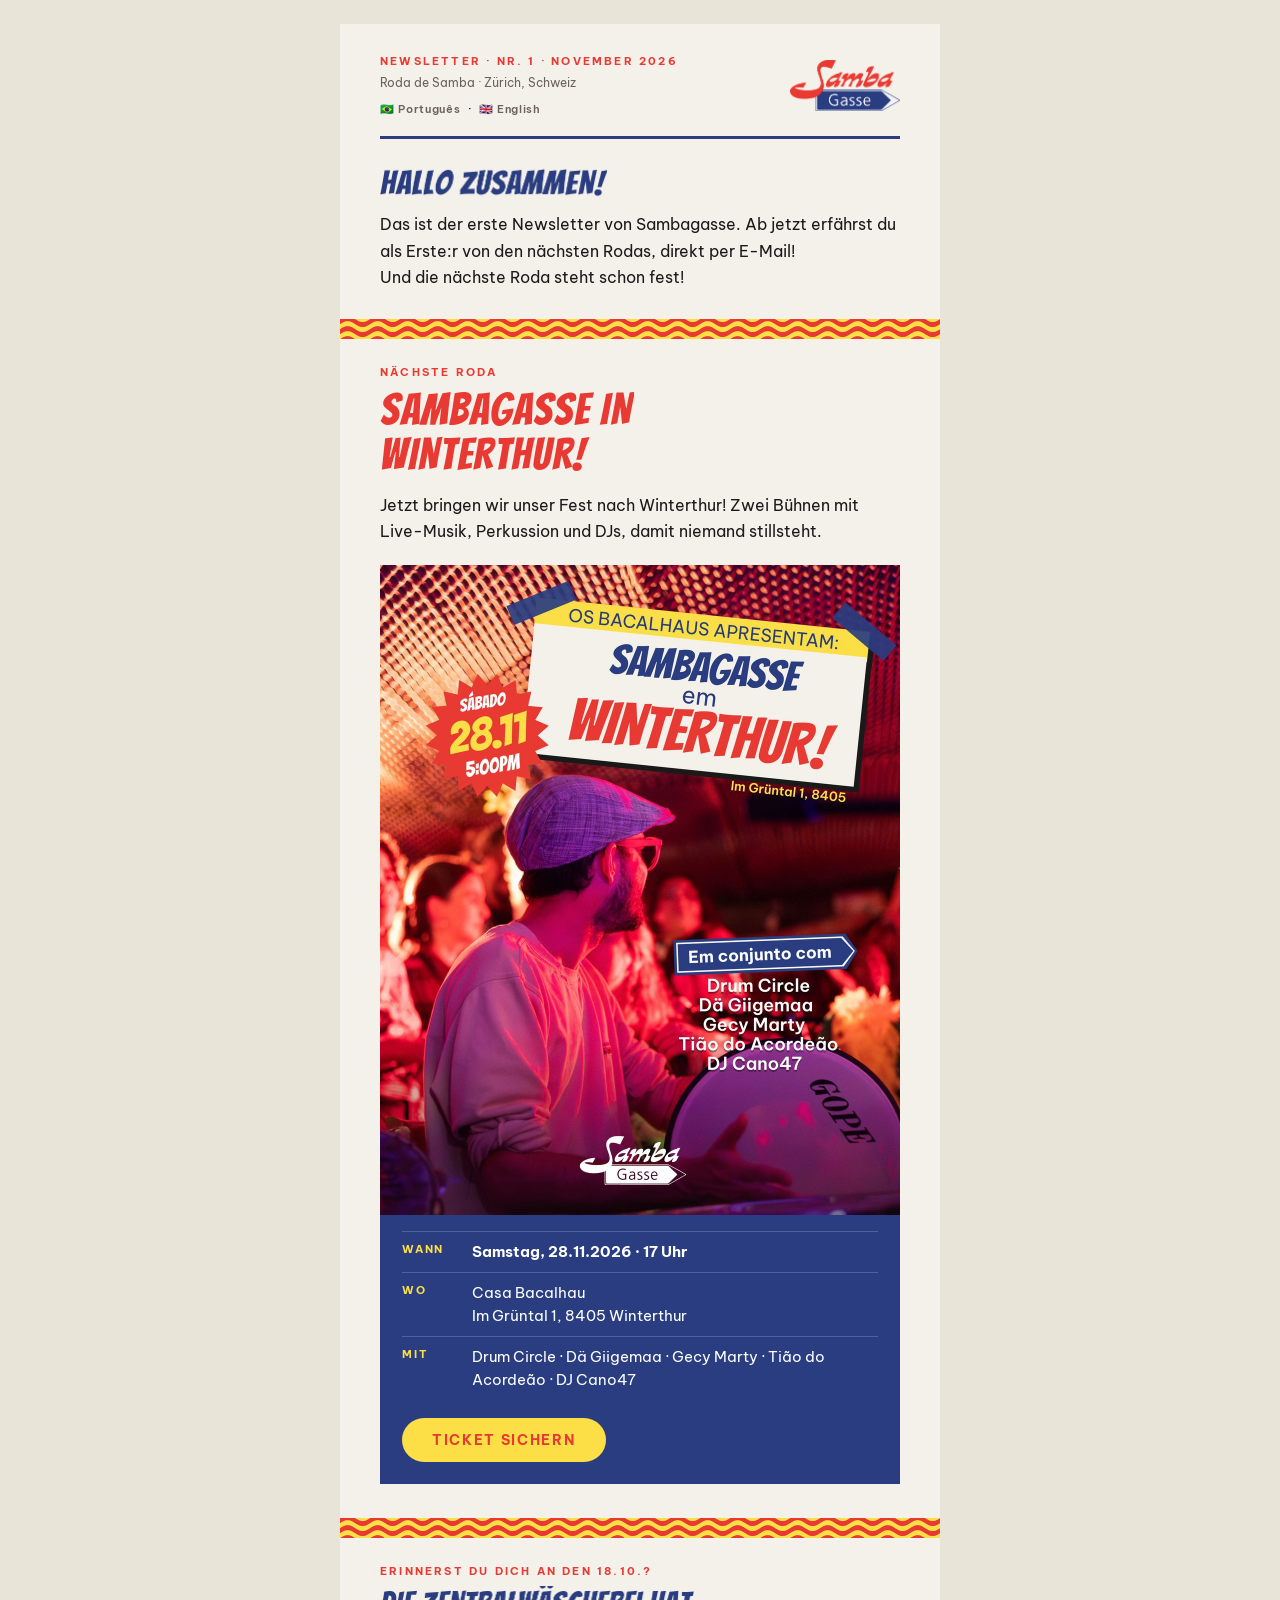
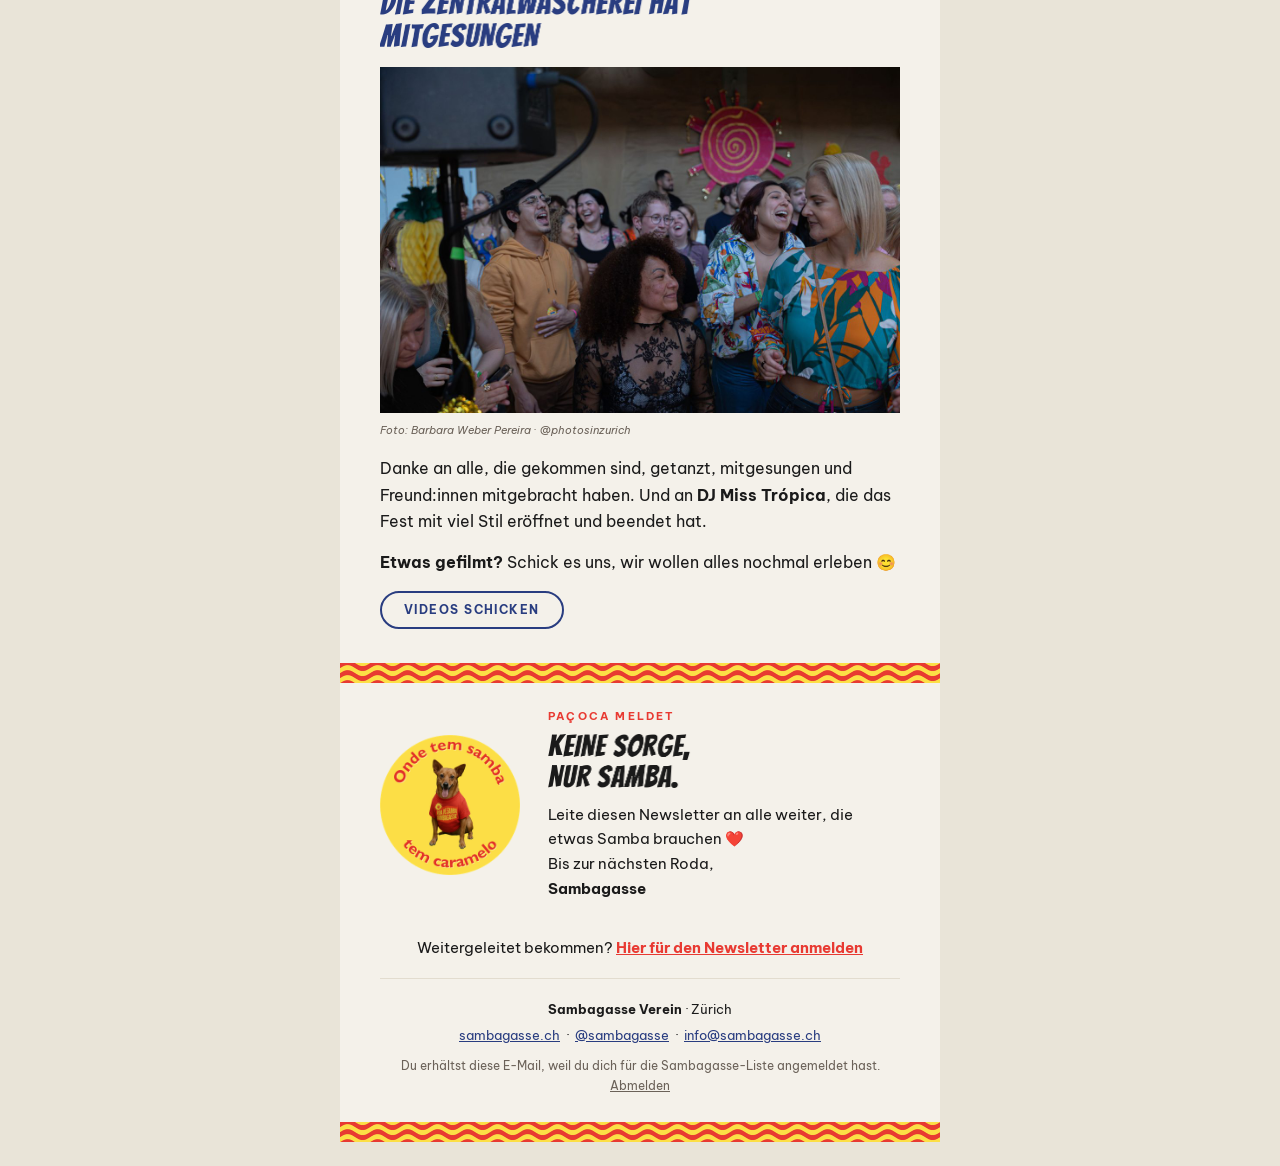
==== 2026-11/de.html @ 6e6b3822 "Versão web da newsletter Nº 1 em PT, DE e EN Co-Authored-By: Claude Opus 5.5 <noreply@anthropic.com>" ====
<!doctype html>
<html lang="de-CH">
<head>
<meta charset="utf-8">
<meta name="viewport" content="width=device-width,initial-scale=1">
<meta name="color-scheme" content="light">
<meta name="supported-color-schemes" content="light">
<title>Sambagasse in Winterthur! · Newsletter Nr. 1</title>
<link href="https://fonts.googleapis.com/css2?family=Bangers&family=Be+Vietnam+Pro:wght@400;600;700&display=swap" rel="stylesheet">
<style>
  body { margin:0; padding:0; }
  @media (max-width:620px) {
    .px { padding-left:22px !important; padding-right:22px !important; }
    .stk img { width:110px !important; }
    .stk { width:116px !important; }
    .lg { width:88px !important; }
    .lg img { width:88px !important; height:40px !important; }
  }
</style>
</head>
<body style="margin:0;padding:0;background:#e9e4d8">
<div style="display:none;max-height:0;overflow:hidden;opacity:0">Samstag, 28.11., ab 17 Uhr: Die Roda kommt nach Winterthur. Tickets im Link.</div>
<table role="presentation" width="100%" cellpadding="0" cellspacing="0" border="0" style="background:#e9e4d8">
<tr><td align="center" style="padding:24px 0">
<table role="presentation" width="600" cellpadding="0" cellspacing="0" border="0" style="width:100%;max-width:600px;background:#F4F1EA">
<tr><td class="px" style="padding:30px 40px 18px"><table role="presentation" width="100%" cellpadding="0" cellspacing="0" border="0"><tr>
      <td valign="middle"><p style="margin:0 0 6px;font:700 11px/1.4 'Be Vietnam Pro','Helvetica Neue',Helvetica,Arial,sans-serif;letter-spacing:.2em;text-transform:uppercase;color:#E83A32">Newsletter · Nr. 1 · November 2026</p><p style="margin:0;font:400 12px/1.4 'Be Vietnam Pro','Helvetica Neue',Helvetica,Arial,sans-serif;color:#6b6259">Roda de Samba · Zürich, Schweiz</p>
        <p style="margin:10px 0 0;font:600 11px/1.4 'Be Vietnam Pro','Helvetica Neue',Helvetica,Arial,sans-serif;letter-spacing:.06em"><a href="https://sambagassezh.github.io/sambagasse-newsletter/2026-11/pt.html" style="color:#6b6259;text-decoration:none">🇧🇷 Português</a> &nbsp;·&nbsp; <a href="https://sambagassezh.github.io/sambagasse-newsletter/2026-11/en.html" style="color:#6b6259;text-decoration:none">🇬🇧 English</a></p></td>
      <td class="lg" width="110" align="right" valign="middle"><img src="https://sambagassezh.github.io/sambagasse-newsletter/img/2026-11/logo.png" alt="Sambagasse" width="110" height="51" style="display:block;width:110px;height:51px;border:0"></td>
    </tr></table></td></tr>
<tr><td class="px" style="padding:0 40px"><div style="border-top:3px solid #293D80;font-size:0;line-height:0">&nbsp;</div></td></tr>
<tr><td class="px" style="padding:26px 40px 0"><div class="h" style="margin:0 0 10px;line-height:0;font-size:0"><img src="https://sambagassezh.github.io/sambagasse-newsletter/img/2026-11/titulos/t_ddc9a6541a.png" alt="Hallo zusammen!" width="227" style="display:block;width:227px;max-width:100%;height:auto;border:0;font:400 34px/1.1 'Bangers',Impact,'Arial Narrow',sans-serif;color:#293D80"></div><p style="margin:0;font:400 16px/1.65 'Be Vietnam Pro','Helvetica Neue',Helvetica,Arial,sans-serif;color:#1A1A1A;">Das ist der erste Newsletter von Sambagasse. Ab jetzt erfährst du als Erste:r von den nächsten Rodas, direkt per E-Mail!<br>Und die nächste Roda steht schon fest!</p></td></tr>
<tr><td style="padding:28px 0 26px"><img src="https://sambagassezh.github.io/sambagasse-newsletter/img/2026-11/ondas.png" alt="" width="600" style="display:block;width:100%;max-width:600px;height:auto;border:0"></td></tr>
<tr><td class="px" style="padding:0 40px"><p style="margin:0 0 6px;font:700 11px/1.4 'Be Vietnam Pro','Helvetica Neue',Helvetica,Arial,sans-serif;letter-spacing:.2em;text-transform:uppercase;color:#E83A32">Nächste Roda</p><div class="h" style="margin:0 0 14px;line-height:0;font-size:0"><img src="https://sambagassezh.github.io/sambagasse-newsletter/img/2026-11/titulos/t_c72d535553.png" alt="Sambagasse in Winterthur!" width="254" style="display:block;width:254px;max-width:100%;height:auto;border:0;font:400 44px/1.1 'Bangers',Impact,'Arial Narrow',sans-serif;color:#E83A32"></div><p style="margin:0 0 20px;font:400 16px/1.65 'Be Vietnam Pro','Helvetica Neue',Helvetica,Arial,sans-serif;color:#1A1A1A;">Jetzt bringen wir unser Fest nach Winterthur! Zwei Bühnen mit Live-Musik, Perkussion und DJs, damit niemand stillsteht.</p></td></tr>
<tr><td class="px" style="padding:0 40px"><table role="presentation" width="100%" cellpadding="0" cellspacing="0" border="0" style="background:#293D80">
    <tr><td style="padding:0;font-size:0;line-height:0"><img src="https://sambagassezh.github.io/sambagasse-newsletter/img/2026-11/flyer_winterthur.jpg" alt="Flyer: Sambagasse in Winterthur, Samstag 28.11., 17 Uhr, Im Grüntal 1" width="520" style="display:block;width:100%;height:auto;border:0"></td></tr>
    <tr><td style="padding:16px 22px 22px">
      <table role="presentation" width="100%" cellpadding="0" cellspacing="0" border="0"><tr><td width="70" valign="top" style="padding:9px 0;border-top:1px solid rgba(255,255,255,.18);font:700 11px/1.6 'Be Vietnam Pro','Helvetica Neue',Helvetica,Arial,sans-serif;letter-spacing:.16em;text-transform:uppercase;color:#FCDF46">Wann</td><td valign="top" style="padding:9px 0;border-top:1px solid rgba(255,255,255,.18);font:700 15px/1.5 'Be Vietnam Pro','Helvetica Neue',Helvetica,Arial,sans-serif;color:#ffffff">Samstag, 28.11.2026 · 17 Uhr</td></tr><tr><td width="70" valign="top" style="padding:9px 0;border-top:1px solid rgba(255,255,255,.18);font:700 11px/1.6 'Be Vietnam Pro','Helvetica Neue',Helvetica,Arial,sans-serif;letter-spacing:.16em;text-transform:uppercase;color:#FCDF46">Wo</td><td valign="top" style="padding:9px 0;border-top:1px solid rgba(255,255,255,.18);font:400 15px/1.5 'Be Vietnam Pro','Helvetica Neue',Helvetica,Arial,sans-serif;color:#ffffff">Casa Bacalhau<br>Im Grüntal 1, 8405 Winterthur</td></tr><tr><td width="70" valign="top" style="padding:9px 0;border-top:1px solid rgba(255,255,255,.18);font:700 11px/1.6 'Be Vietnam Pro','Helvetica Neue',Helvetica,Arial,sans-serif;letter-spacing:.16em;text-transform:uppercase;color:#FCDF46">Mit</td><td valign="top" style="padding:9px 0;border-top:1px solid rgba(255,255,255,.18);font:400 15px/1.5 'Be Vietnam Pro','Helvetica Neue',Helvetica,Arial,sans-serif;color:#ffffff">Drum Circle · Dä Giigemaa · Gecy Marty · Tião do Acordeão · DJ Cano47</td></tr></table>
      <div style="height:18px;line-height:18px;font-size:0">&nbsp;</div><table role="presentation" cellpadding="0" cellspacing="0" border="0"><tr><td style="background:#FCDF46;border-radius:999px"><a href="https://eventfrog.ch/fr/p/concerts/latino/sambagasse-in-winterthur-brasilianische-samba-live-musik-winterthur-7521474473914045132.html" style="display:inline-block;padding:15px 30px;font:700 14px/1 'Be Vietnam Pro','Helvetica Neue',Helvetica,Arial,sans-serif;letter-spacing:.12em;text-transform:uppercase;color:#E83A32;text-decoration:none">Ticket sichern</a></td></tr></table>
    </td></tr></table></td></tr>
<tr><td style="padding:34px 0 26px"><img src="https://sambagassezh.github.io/sambagasse-newsletter/img/2026-11/ondas.png" alt="" width="600" style="display:block;width:100%;max-width:600px;height:auto;border:0"></td></tr>
<tr><td class="px" style="padding:0 40px"><p style="margin:0 0 6px;font:700 11px/1.4 'Be Vietnam Pro','Helvetica Neue',Helvetica,Arial,sans-serif;letter-spacing:.2em;text-transform:uppercase;color:#E83A32">Erinnerst du dich an den 18.10.?</p><div class="h" style="margin:0 0 14px;line-height:0;font-size:0"><img src="https://sambagassezh.github.io/sambagasse-newsletter/img/2026-11/titulos/t_91c3515156.png" alt="Die Zentralwäscherei hat mitgesungen" width="314" style="display:block;width:314px;max-width:100%;height:auto;border:0;font:400 32px/1.1 'Bangers',Impact,'Arial Narrow',sans-serif;color:#293D80"></div></td></tr>
<tr><td class="px" style="padding:0 40px"><img src="https://sambagassezh.github.io/sambagasse-newsletter/img/2026-11/zw_coro.jpg" alt="Das Publikum singt mit, Roda in der Zentralwäscherei, 18.10.2026" width="520" style="display:block;width:100%;max-width:520px;height:auto;border:0"><p style="margin:8px 0 16px;font:400 11px/1.65 'Be Vietnam Pro','Helvetica Neue',Helvetica,Arial,sans-serif;color:#6b6259;font-style:italic">Foto: Barbara Weber Pereira · @photosinzurich</p></td></tr>
<tr><td class="px" style="padding:0 40px"><p style="margin:0 0 14px;font:400 16px/1.65 'Be Vietnam Pro','Helvetica Neue',Helvetica,Arial,sans-serif;color:#1A1A1A;">Danke an alle, die gekommen sind, getanzt, mitgesungen und Freund:innen mitgebracht haben. Und an <strong>DJ Miss Trópica</strong>, die das Fest mit viel Stil eröffnet und beendet hat.</p><p style="margin:0 0 16px;font:400 16px/1.65 'Be Vietnam Pro','Helvetica Neue',Helvetica,Arial,sans-serif;color:#1A1A1A;"><strong>Etwas gefilmt?</strong> Schick es uns, wir wollen alles nochmal erleben 😊</p><table role="presentation" cellpadding="0" cellspacing="0" border="0"><tr><td style="background:transparent;border:2px solid #293D80;border-radius:999px"><a href="https://sambagassezh.github.io/videos/?festa=outubro-2026" style="display:inline-block;padding:11px 22px;font:700 12px/1 'Be Vietnam Pro','Helvetica Neue',Helvetica,Arial,sans-serif;letter-spacing:.12em;text-transform:uppercase;color:#293D80;text-decoration:none">Videos schicken</a></td></tr></table></td></tr>
<tr><td style="padding:34px 0 26px"><img src="https://sambagassezh.github.io/sambagasse-newsletter/img/2026-11/ondas.png" alt="" width="600" style="display:block;width:100%;max-width:600px;height:auto;border:0"></td></tr>
<tr><td class="px" style="padding:0 40px"><table role="presentation" width="100%" cellpadding="0" cellspacing="0" border="0"><tr>
      <td class="stk" width="150" valign="middle"><img src="https://sambagassezh.github.io/sambagasse-newsletter/img/2026-11/pacoca_adesivo.png" alt="Paçoca-Sticker: Onde tem samba tem caramelo" width="140" style="display:block;width:140px;height:auto;border:0"></td>
      <td valign="middle" style="padding-left:18px"><p style="margin:0 0 6px;font:700 11px/1.4 'Be Vietnam Pro','Helvetica Neue',Helvetica,Arial,sans-serif;letter-spacing:.2em;text-transform:uppercase;color:#E83A32">Paçoca meldet</p><div class="h" style="margin:0 0 10px;line-height:0;font-size:0"><img src="https://sambagassezh.github.io/sambagasse-newsletter/img/2026-11/titulos/t_df9eb37052.png" alt="Keine Sorge, nur Samba." width="145" style="display:block;width:145px;max-width:100%;height:auto;border:0;font:400 30px/1.1 'Bangers',Impact,'Arial Narrow',sans-serif;color:#1A1A1A"></div>
        <p style="margin:0;font:400 15px/1.65 'Be Vietnam Pro','Helvetica Neue',Helvetica,Arial,sans-serif;color:#1A1A1A;">Leite diesen Newsletter an alle weiter, die etwas Samba brauchen ❤️<br>Bis zur nächsten Roda,<br><strong>Sambagasse</strong></p></td>
    </tr></table></td></tr>
<tr><td class="px" style="padding:34px 40px 0"><p style="margin:0;font:400 15px/1.65 'Be Vietnam Pro','Helvetica Neue',Helvetica,Arial,sans-serif;color:#1A1A1A;text-align:center">Weitergeleitet bekommen? <a href="https://sambagassezh.github.io/sambagasse-newsletter/" style="color:#E83A32;font-weight:700">Hier für den Newsletter anmelden</a></p></td></tr>
<tr><td class="px" style="padding:18px 40px 26px"><div style="border-top:1px solid #e2dccf;padding-top:20px;text-align:center">
      <p style="margin:0 0 4px;font:400 13px/1.65 'Be Vietnam Pro','Helvetica Neue',Helvetica,Arial,sans-serif;color:#1A1A1A;"><strong>Sambagasse Verein</strong> · Zürich</p>
      <p style="margin:0 0 10px;font:400 13px/1.65 'Be Vietnam Pro','Helvetica Neue',Helvetica,Arial,sans-serif;color:#1A1A1A;"><a href="https://sambagasse.ch" style="color:#293D80">sambagasse.ch</a> &nbsp;·&nbsp; <a href="https://www.instagram.com/sambagasse/" style="color:#293D80">@sambagasse</a> &nbsp;·&nbsp; <a href="mailto:info@sambagasse.ch" style="color:#293D80">info@sambagasse.ch</a></p>
      <p style="margin:0;font:400 12px/1.65 'Be Vietnam Pro','Helvetica Neue',Helvetica,Arial,sans-serif;color:#6b6259;">Du erhältst diese E-Mail, weil du dich für die Sambagasse-Liste angemeldet hast. <a href="mailto:info@sambagasse.ch?subject=Newsletter" style="color:#6b6259">Abmelden</a></p>
    </div></td></tr>
<tr><td><img src="https://sambagassezh.github.io/sambagasse-newsletter/img/2026-11/ondas.png" alt="" width="600" style="display:block;width:100%;max-width:600px;height:auto;border:0"></td></tr>
</table>
</td></tr>
</table>
</body>
</html>
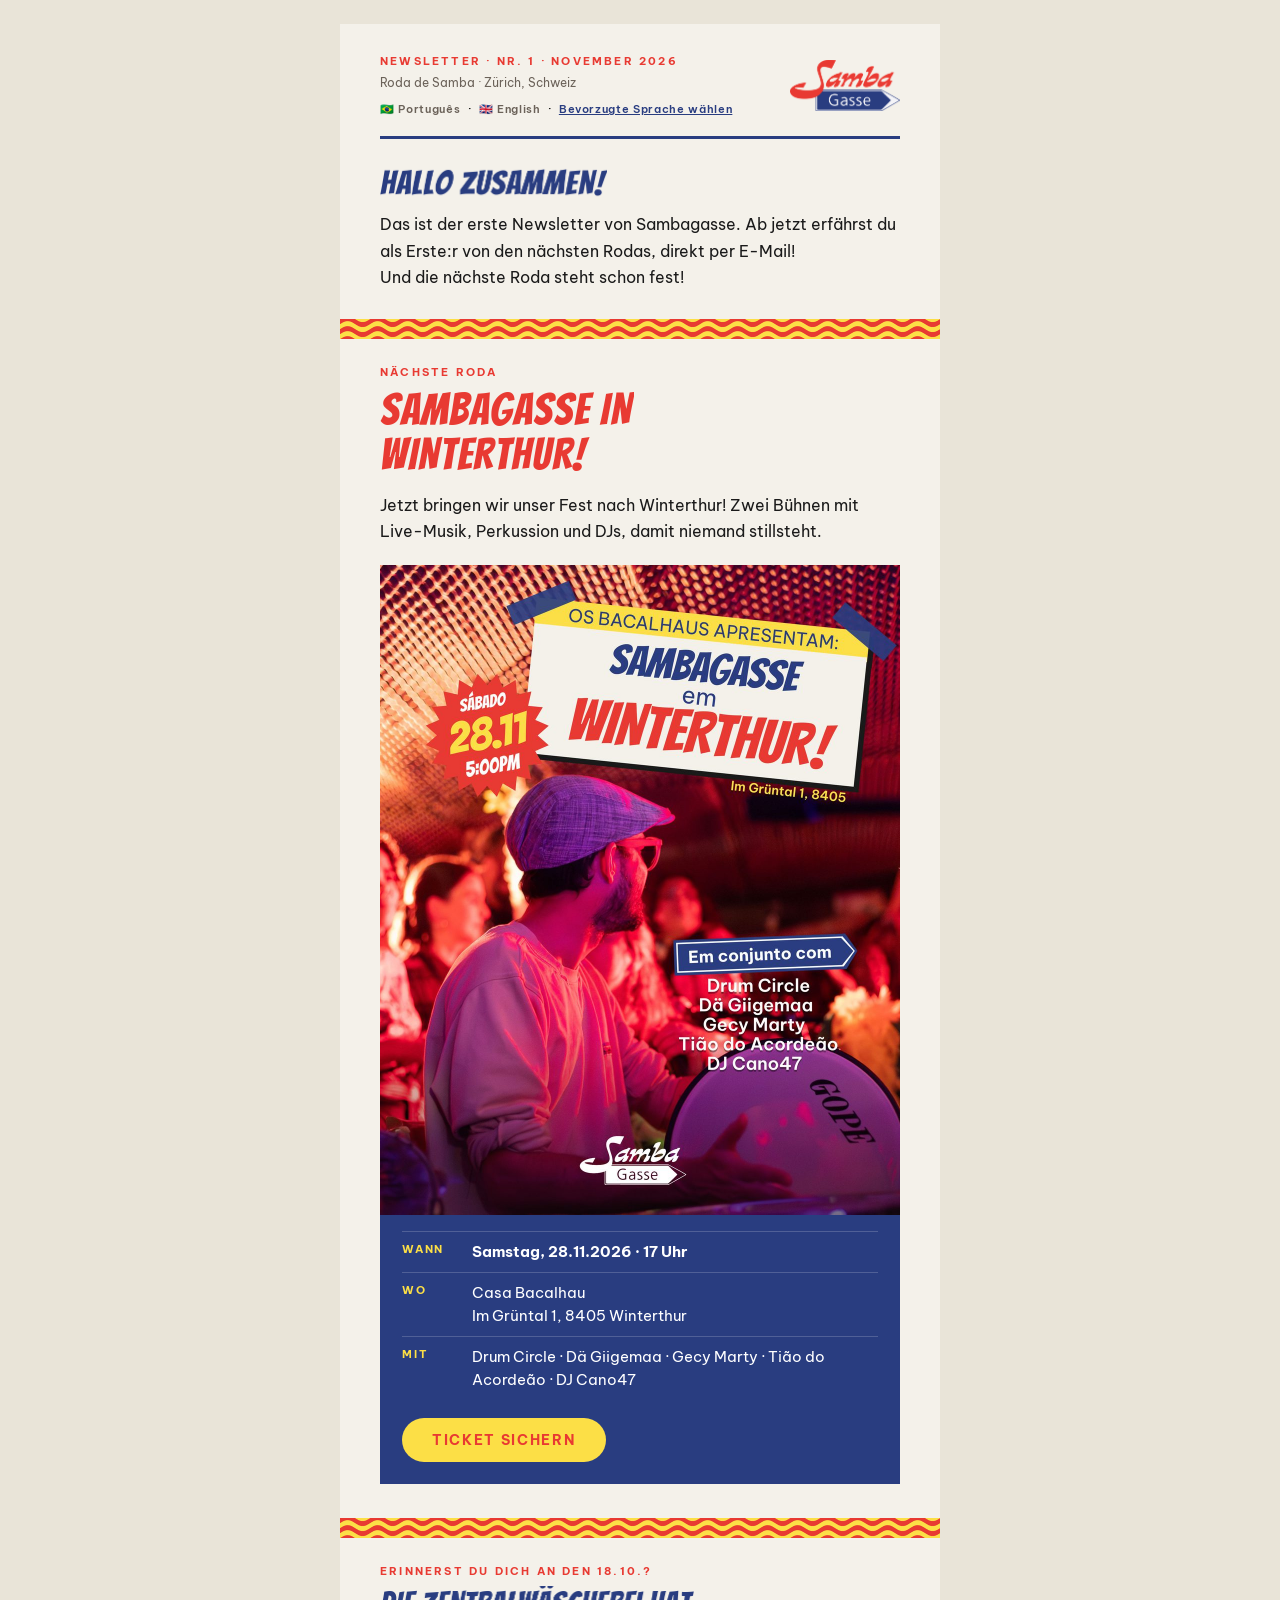
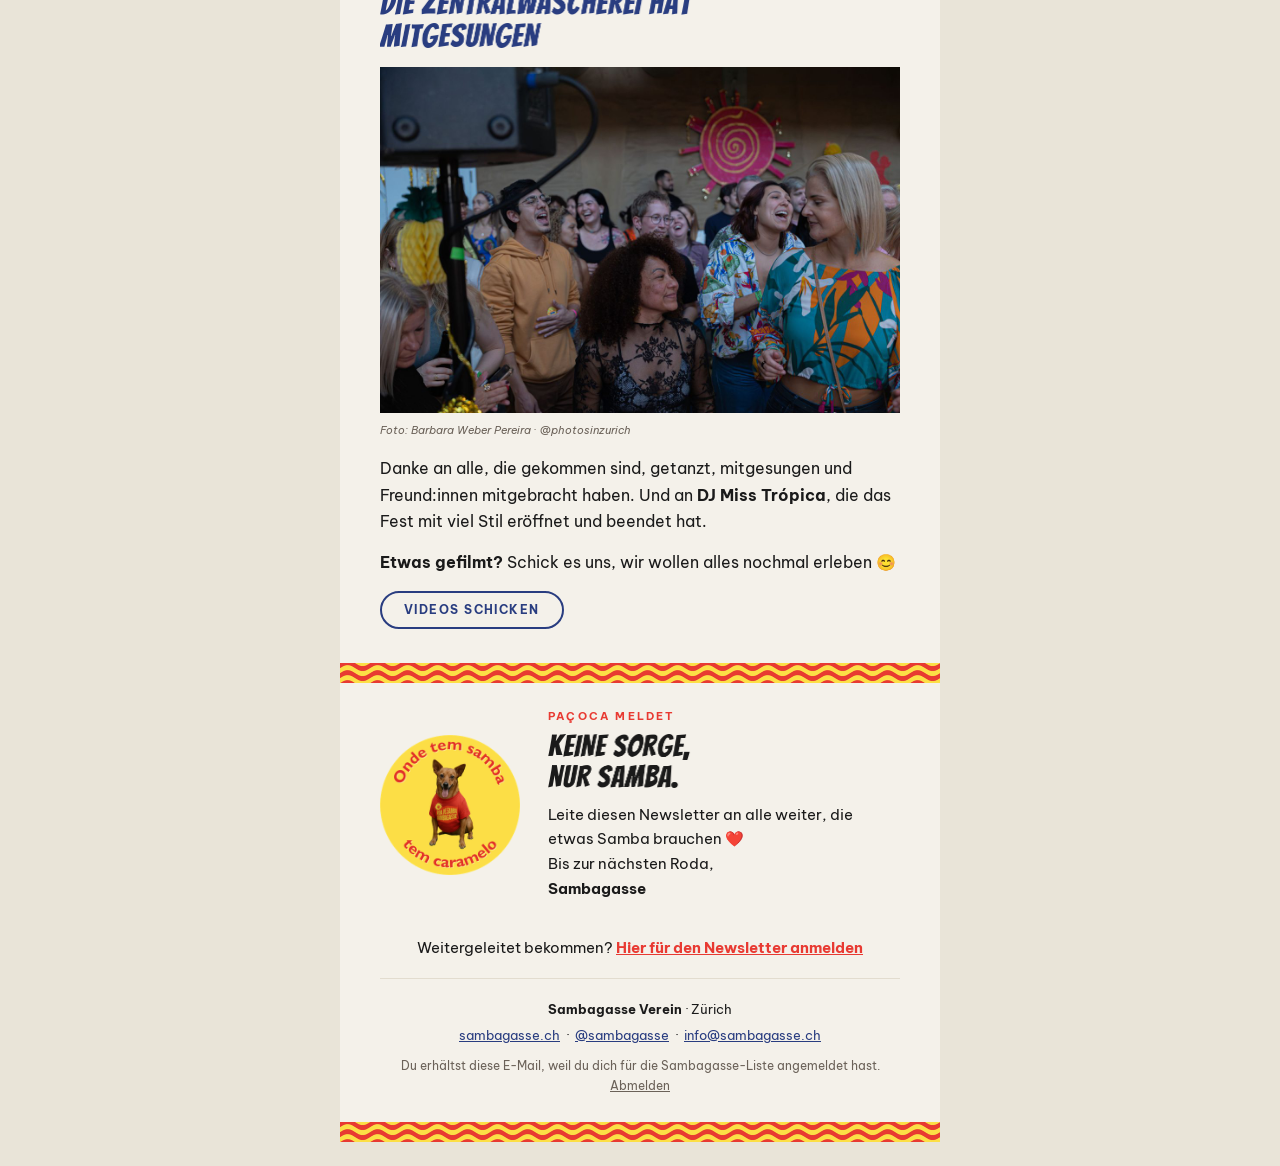
==== commit f1f48ec7: "Escolha do idioma da newsletter: no cadastro e na página idioma.html Co-Authored-By: Claude Opus 5.5" ====
--- a/2026-11/de.html
+++ b/2026-11/de.html
@@ -25,7 +25,7 @@
 <table role="presentation" width="600" cellpadding="0" cellspacing="0" border="0" style="width:100%;max-width:600px;background:#F4F1EA">
 <tr><td class="px" style="padding:30px 40px 18px"><table role="presentation" width="100%" cellpadding="0" cellspacing="0" border="0"><tr>
       <td valign="middle"><p style="margin:0 0 6px;font:700 11px/1.4 'Be Vietnam Pro','Helvetica Neue',Helvetica,Arial,sans-serif;letter-spacing:.2em;text-transform:uppercase;color:#E83A32">Newsletter · Nr. 1 · November 2026</p><p style="margin:0;font:400 12px/1.4 'Be Vietnam Pro','Helvetica Neue',Helvetica,Arial,sans-serif;color:#6b6259">Roda de Samba · Zürich, Schweiz</p>
-        <p style="margin:10px 0 0;font:600 11px/1.4 'Be Vietnam Pro','Helvetica Neue',Helvetica,Arial,sans-serif;letter-spacing:.06em"><a href="https://sambagassezh.github.io/sambagasse-newsletter/2026-11/pt.html" style="color:#6b6259;text-decoration:none">🇧🇷 Português</a> &nbsp;·&nbsp; <a href="https://sambagassezh.github.io/sambagasse-newsletter/2026-11/en.html" style="color:#6b6259;text-decoration:none">🇬🇧 English</a></p></td>
+        <p style="margin:10px 0 0;font:600 11px/1.4 'Be Vietnam Pro','Helvetica Neue',Helvetica,Arial,sans-serif;letter-spacing:.06em"><a href="https://sambagassezh.github.io/sambagasse-newsletter/2026-11/pt.html" style="color:#6b6259;text-decoration:none">🇧🇷 Português</a> &nbsp;·&nbsp; <a href="https://sambagassezh.github.io/sambagasse-newsletter/2026-11/en.html" style="color:#6b6259;text-decoration:none">🇬🇧 English</a> &nbsp;·&nbsp; <a href="https://sambagassezh.github.io/sambagasse-newsletter/idioma.html?l=de" style="color:#293D80">Bevorzugte Sprache wählen</a></p></td>
       <td class="lg" width="110" align="right" valign="middle"><img src="https://sambagassezh.github.io/sambagasse-newsletter/img/2026-11/logo.png" alt="Sambagasse" width="110" height="51" style="display:block;width:110px;height:51px;border:0"></td>
     </tr></table></td></tr>
 <tr><td class="px" style="padding:0 40px"><div style="border-top:3px solid #293D80;font-size:0;line-height:0">&nbsp;</div></td></tr>
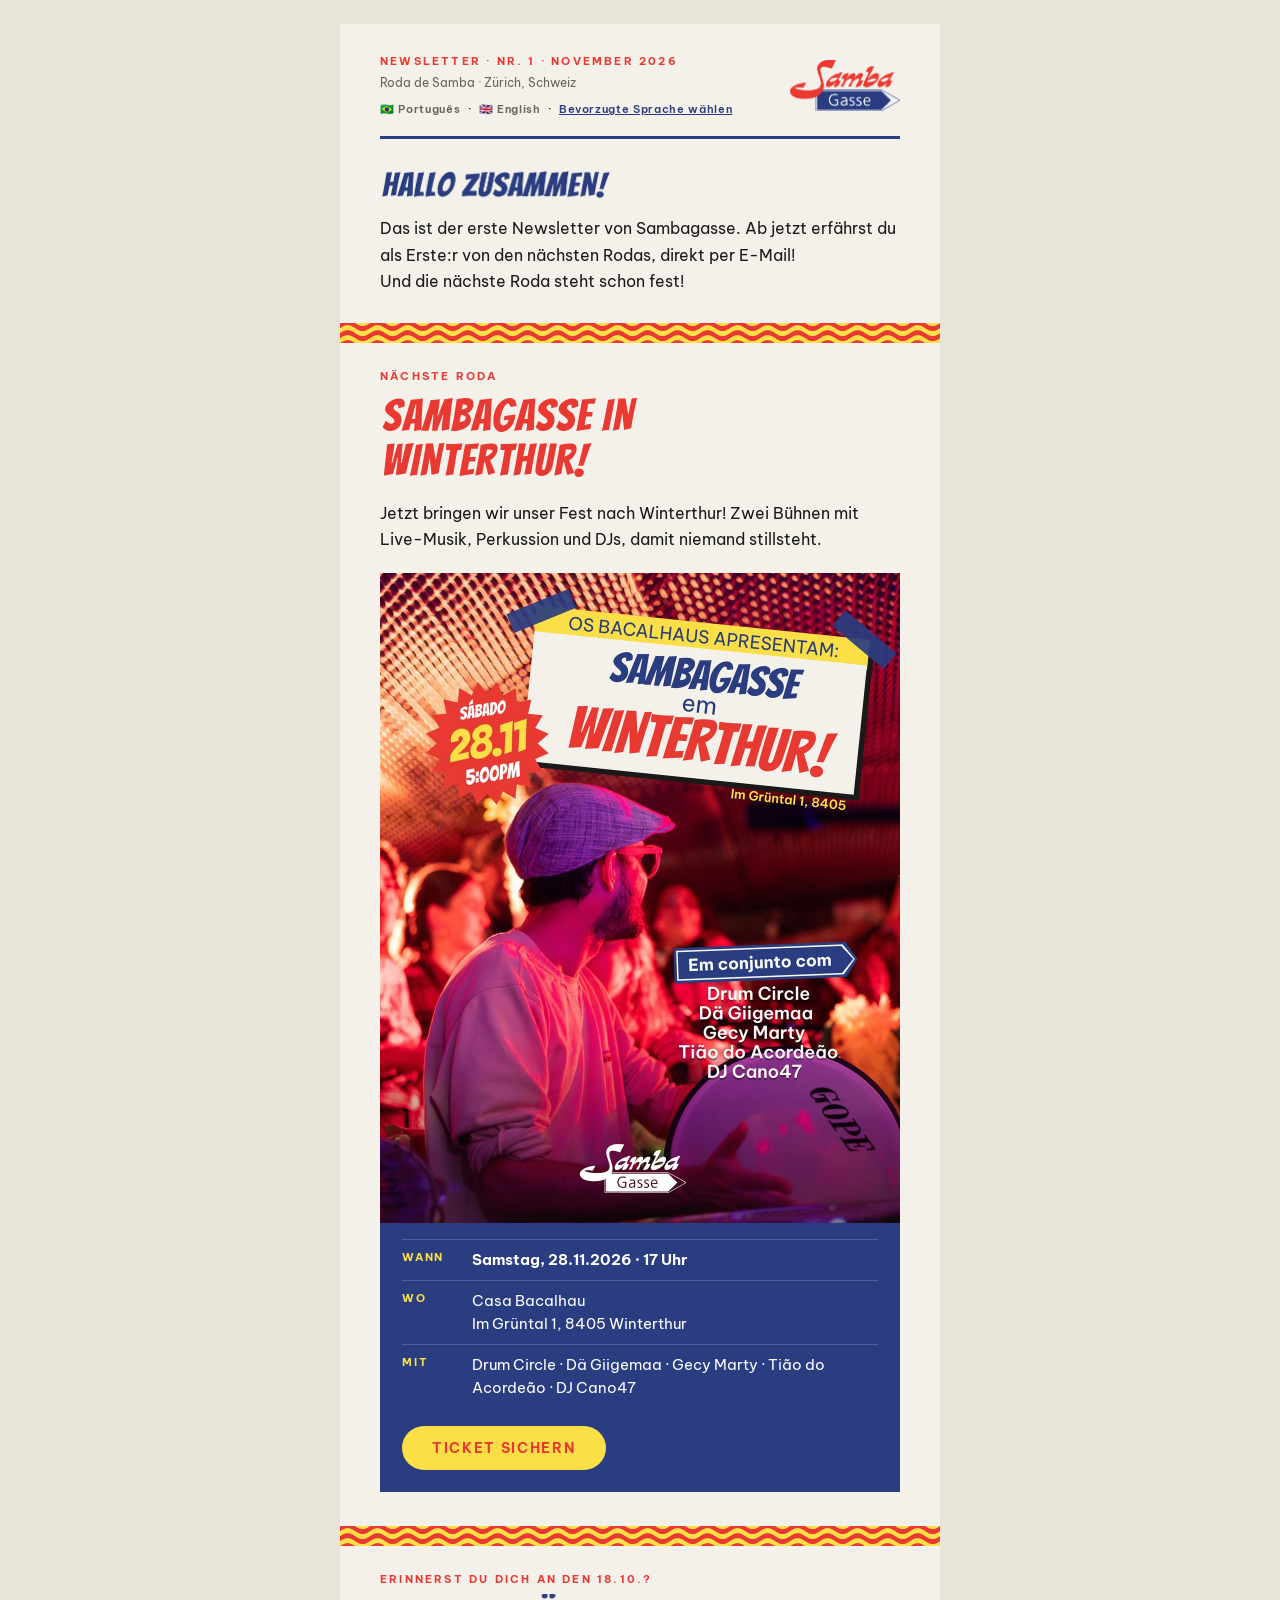
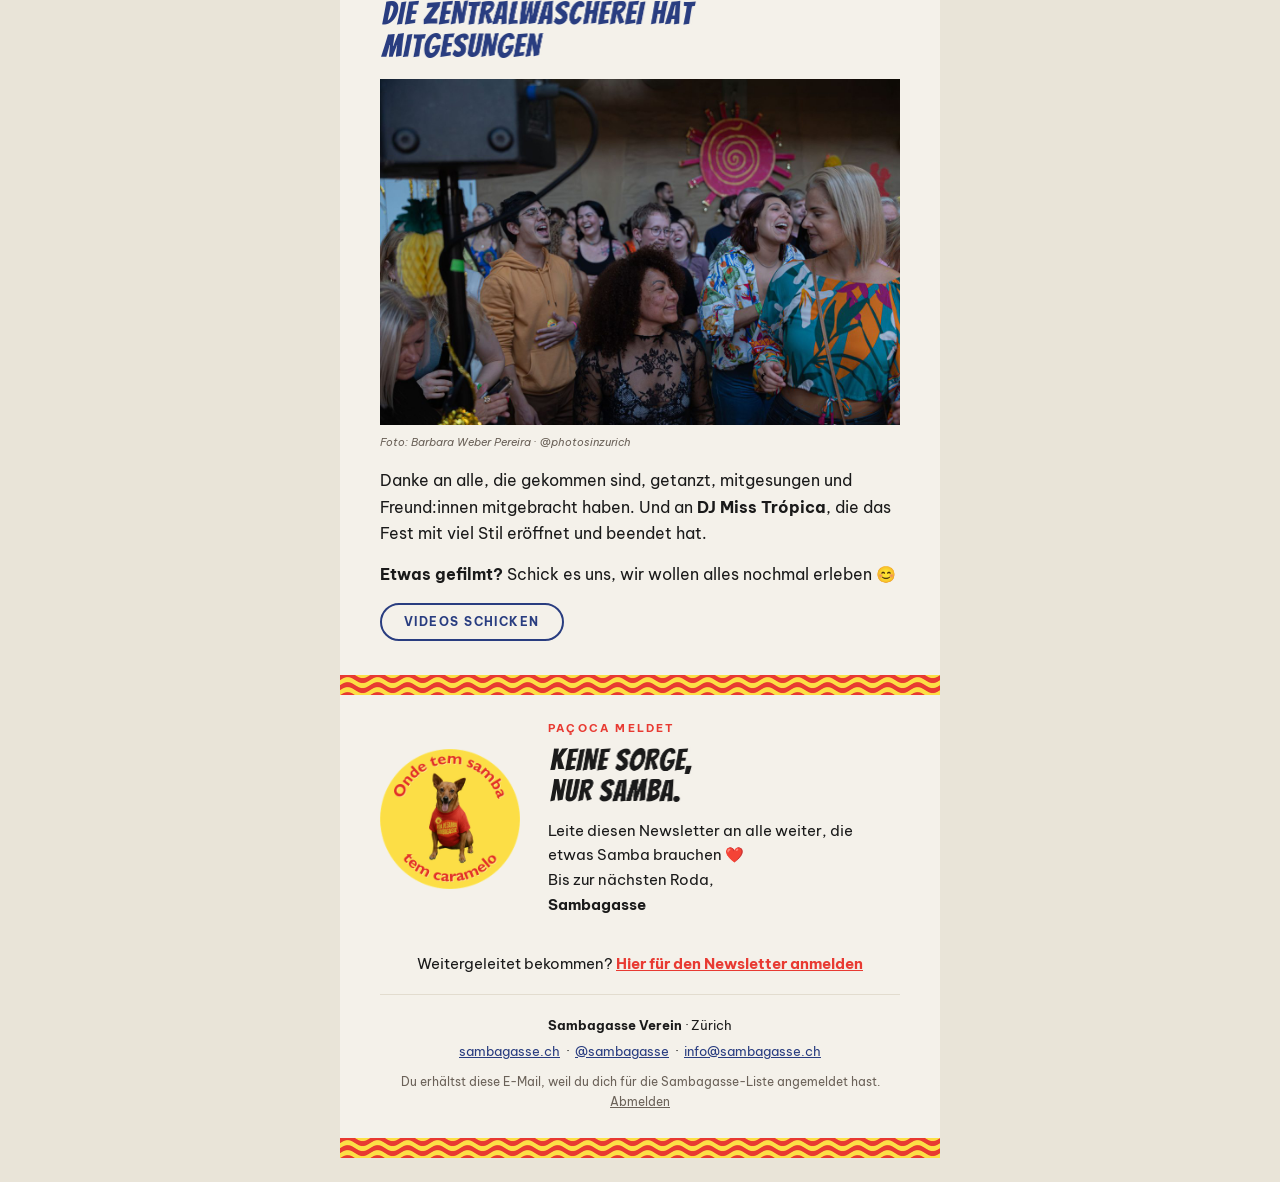
==== commit 57dba2a8: "Títulos com contorno claro para o modo escuro do celular Co-Authored-By: Claude Opus 5.5 <noreply@an" ====
--- a/2026-11/de.html
+++ b/2026-11/de.html
@@ -25,13 +25,13 @@
 <table role="presentation" width="600" cellpadding="0" cellspacing="0" border="0" style="width:100%;max-width:600px;background:#F4F1EA">
 <tr><td class="px" style="padding:30px 40px 18px"><table role="presentation" width="100%" cellpadding="0" cellspacing="0" border="0"><tr>
       <td valign="middle"><p style="margin:0 0 6px;font:700 11px/1.4 'Be Vietnam Pro','Helvetica Neue',Helvetica,Arial,sans-serif;letter-spacing:.2em;text-transform:uppercase;color:#E83A32">Newsletter · Nr. 1 · November 2026</p><p style="margin:0;font:400 12px/1.4 'Be Vietnam Pro','Helvetica Neue',Helvetica,Arial,sans-serif;color:#6b6259">Roda de Samba · Zürich, Schweiz</p>
-        <p style="margin:10px 0 0;font:600 11px/1.4 'Be Vietnam Pro','Helvetica Neue',Helvetica,Arial,sans-serif;letter-spacing:.06em"><a href="https://sambagassezh.github.io/sambagasse-newsletter/2026-11/pt.html" style="color:#6b6259;text-decoration:none">🇧🇷 Português</a> &nbsp;·&nbsp; <a href="https://sambagassezh.github.io/sambagasse-newsletter/2026-11/en.html" style="color:#6b6259;text-decoration:none">🇬🇧 English</a> &nbsp;·&nbsp; <a href="https://sambagassezh.github.io/sambagasse-newsletter/idioma.html?l=de" style="color:#293D80">Bevorzugte Sprache wählen</a></p></td>
+        <p style="margin:10px 0 0;font:600 11px/1.4 'Be Vietnam Pro','Helvetica Neue',Helvetica,Arial,sans-serif;letter-spacing:.06em"><a href="https://sambagassezh.github.io/sambagasse-newsletter/2026-11/pt.html" style="color:#6b6259;text-decoration:none">🇧🇷 Português</a> &nbsp;·&nbsp; <a href="https://sambagassezh.github.io/sambagasse-newsletter/2026-11/en.html" style="color:#6b6259;text-decoration:none">🇬🇧 English</a> &nbsp;·&nbsp; <a href="https://sambagassezh.github.io/sambagasse-newsletter/idioma.html?l=de" style="color:#293D80;white-space:nowrap">Bevorzugte Sprache wählen</a></p></td>
       <td class="lg" width="110" align="right" valign="middle"><img src="https://sambagassezh.github.io/sambagasse-newsletter/img/2026-11/logo.png" alt="Sambagasse" width="110" height="51" style="display:block;width:110px;height:51px;border:0"></td>
     </tr></table></td></tr>
 <tr><td class="px" style="padding:0 40px"><div style="border-top:3px solid #293D80;font-size:0;line-height:0">&nbsp;</div></td></tr>
-<tr><td class="px" style="padding:26px 40px 0"><div class="h" style="margin:0 0 10px;line-height:0;font-size:0"><img src="https://sambagassezh.github.io/sambagasse-newsletter/img/2026-11/titulos/t_ddc9a6541a.png" alt="Hallo zusammen!" width="227" style="display:block;width:227px;max-width:100%;height:auto;border:0;font:400 34px/1.1 'Bangers',Impact,'Arial Narrow',sans-serif;color:#293D80"></div><p style="margin:0;font:400 16px/1.65 'Be Vietnam Pro','Helvetica Neue',Helvetica,Arial,sans-serif;color:#1A1A1A;">Das ist der erste Newsletter von Sambagasse. Ab jetzt erfährst du als Erste:r von den nächsten Rodas, direkt per E-Mail!<br>Und die nächste Roda steht schon fest!</p></td></tr>
+<tr><td class="px" style="padding:26px 40px 0"><div class="h" style="margin:0 0 10px;line-height:0;font-size:0"><img src="https://sambagassezh.github.io/sambagasse-newsletter/img/2026-11/titulos/t_bbabaf0cb4.png" alt="Hallo zusammen!" width="231" style="display:block;width:231px;max-width:100%;height:auto;border:0;font:400 34px/1.1 'Bangers',Impact,'Arial Narrow',sans-serif;color:#293D80"></div><p style="margin:0;font:400 16px/1.65 'Be Vietnam Pro','Helvetica Neue',Helvetica,Arial,sans-serif;color:#1A1A1A;">Das ist der erste Newsletter von Sambagasse. Ab jetzt erfährst du als Erste:r von den nächsten Rodas, direkt per E-Mail!<br>Und die nächste Roda steht schon fest!</p></td></tr>
 <tr><td style="padding:28px 0 26px"><img src="https://sambagassezh.github.io/sambagasse-newsletter/img/2026-11/ondas.png" alt="" width="600" style="display:block;width:100%;max-width:600px;height:auto;border:0"></td></tr>
-<tr><td class="px" style="padding:0 40px"><p style="margin:0 0 6px;font:700 11px/1.4 'Be Vietnam Pro','Helvetica Neue',Helvetica,Arial,sans-serif;letter-spacing:.2em;text-transform:uppercase;color:#E83A32">Nächste Roda</p><div class="h" style="margin:0 0 14px;line-height:0;font-size:0"><img src="https://sambagassezh.github.io/sambagasse-newsletter/img/2026-11/titulos/t_c72d535553.png" alt="Sambagasse in Winterthur!" width="254" style="display:block;width:254px;max-width:100%;height:auto;border:0;font:400 44px/1.1 'Bangers',Impact,'Arial Narrow',sans-serif;color:#E83A32"></div><p style="margin:0 0 20px;font:400 16px/1.65 'Be Vietnam Pro','Helvetica Neue',Helvetica,Arial,sans-serif;color:#1A1A1A;">Jetzt bringen wir unser Fest nach Winterthur! Zwei Bühnen mit Live-Musik, Perkussion und DJs, damit niemand stillsteht.</p></td></tr>
+<tr><td class="px" style="padding:0 40px"><p style="margin:0 0 6px;font:700 11px/1.4 'Be Vietnam Pro','Helvetica Neue',Helvetica,Arial,sans-serif;letter-spacing:.2em;text-transform:uppercase;color:#E83A32">Nächste Roda</p><div class="h" style="margin:0 0 14px;line-height:0;font-size:0"><img src="https://sambagassezh.github.io/sambagasse-newsletter/img/2026-11/titulos/t_260966209a.png" alt="Sambagasse in Winterthur!" width="258" style="display:block;width:258px;max-width:100%;height:auto;border:0;font:400 44px/1.1 'Bangers',Impact,'Arial Narrow',sans-serif;color:#E83A32"></div><p style="margin:0 0 20px;font:400 16px/1.65 'Be Vietnam Pro','Helvetica Neue',Helvetica,Arial,sans-serif;color:#1A1A1A;">Jetzt bringen wir unser Fest nach Winterthur! Zwei Bühnen mit Live-Musik, Perkussion und DJs, damit niemand stillsteht.</p></td></tr>
 <tr><td class="px" style="padding:0 40px"><table role="presentation" width="100%" cellpadding="0" cellspacing="0" border="0" style="background:#293D80">
     <tr><td style="padding:0;font-size:0;line-height:0"><img src="https://sambagassezh.github.io/sambagasse-newsletter/img/2026-11/flyer_winterthur.jpg" alt="Flyer: Sambagasse in Winterthur, Samstag 28.11., 17 Uhr, Im Grüntal 1" width="520" style="display:block;width:100%;height:auto;border:0"></td></tr>
     <tr><td style="padding:16px 22px 22px">
@@ -39,13 +39,13 @@
       <div style="height:18px;line-height:18px;font-size:0">&nbsp;</div><table role="presentation" cellpadding="0" cellspacing="0" border="0"><tr><td style="background:#FCDF46;border-radius:999px"><a href="https://eventfrog.ch/fr/p/concerts/latino/sambagasse-in-winterthur-brasilianische-samba-live-musik-winterthur-7521474473914045132.html" style="display:inline-block;padding:15px 30px;font:700 14px/1 'Be Vietnam Pro','Helvetica Neue',Helvetica,Arial,sans-serif;letter-spacing:.12em;text-transform:uppercase;color:#E83A32;text-decoration:none">Ticket sichern</a></td></tr></table>
     </td></tr></table></td></tr>
 <tr><td style="padding:34px 0 26px"><img src="https://sambagassezh.github.io/sambagasse-newsletter/img/2026-11/ondas.png" alt="" width="600" style="display:block;width:100%;max-width:600px;height:auto;border:0"></td></tr>
-<tr><td class="px" style="padding:0 40px"><p style="margin:0 0 6px;font:700 11px/1.4 'Be Vietnam Pro','Helvetica Neue',Helvetica,Arial,sans-serif;letter-spacing:.2em;text-transform:uppercase;color:#E83A32">Erinnerst du dich an den 18.10.?</p><div class="h" style="margin:0 0 14px;line-height:0;font-size:0"><img src="https://sambagassezh.github.io/sambagasse-newsletter/img/2026-11/titulos/t_91c3515156.png" alt="Die Zentralwäscherei hat mitgesungen" width="314" style="display:block;width:314px;max-width:100%;height:auto;border:0;font:400 32px/1.1 'Bangers',Impact,'Arial Narrow',sans-serif;color:#293D80"></div></td></tr>
+<tr><td class="px" style="padding:0 40px"><p style="margin:0 0 6px;font:700 11px/1.4 'Be Vietnam Pro','Helvetica Neue',Helvetica,Arial,sans-serif;letter-spacing:.2em;text-transform:uppercase;color:#E83A32">Erinnerst du dich an den 18.10.?</p><div class="h" style="margin:0 0 14px;line-height:0;font-size:0"><img src="https://sambagassezh.github.io/sambagasse-newsletter/img/2026-11/titulos/t_f7b60b12fa.png" alt="Die Zentralwäscherei hat mitgesungen" width="318" style="display:block;width:318px;max-width:100%;height:auto;border:0;font:400 32px/1.1 'Bangers',Impact,'Arial Narrow',sans-serif;color:#293D80"></div></td></tr>
 <tr><td class="px" style="padding:0 40px"><img src="https://sambagassezh.github.io/sambagasse-newsletter/img/2026-11/zw_coro.jpg" alt="Das Publikum singt mit, Roda in der Zentralwäscherei, 18.10.2026" width="520" style="display:block;width:100%;max-width:520px;height:auto;border:0"><p style="margin:8px 0 16px;font:400 11px/1.65 'Be Vietnam Pro','Helvetica Neue',Helvetica,Arial,sans-serif;color:#6b6259;font-style:italic">Foto: Barbara Weber Pereira · @photosinzurich</p></td></tr>
 <tr><td class="px" style="padding:0 40px"><p style="margin:0 0 14px;font:400 16px/1.65 'Be Vietnam Pro','Helvetica Neue',Helvetica,Arial,sans-serif;color:#1A1A1A;">Danke an alle, die gekommen sind, getanzt, mitgesungen und Freund:innen mitgebracht haben. Und an <strong>DJ Miss Trópica</strong>, die das Fest mit viel Stil eröffnet und beendet hat.</p><p style="margin:0 0 16px;font:400 16px/1.65 'Be Vietnam Pro','Helvetica Neue',Helvetica,Arial,sans-serif;color:#1A1A1A;"><strong>Etwas gefilmt?</strong> Schick es uns, wir wollen alles nochmal erleben 😊</p><table role="presentation" cellpadding="0" cellspacing="0" border="0"><tr><td style="background:transparent;border:2px solid #293D80;border-radius:999px"><a href="https://sambagassezh.github.io/videos/?festa=outubro-2026" style="display:inline-block;padding:11px 22px;font:700 12px/1 'Be Vietnam Pro','Helvetica Neue',Helvetica,Arial,sans-serif;letter-spacing:.12em;text-transform:uppercase;color:#293D80;text-decoration:none">Videos schicken</a></td></tr></table></td></tr>
 <tr><td style="padding:34px 0 26px"><img src="https://sambagassezh.github.io/sambagasse-newsletter/img/2026-11/ondas.png" alt="" width="600" style="display:block;width:100%;max-width:600px;height:auto;border:0"></td></tr>
 <tr><td class="px" style="padding:0 40px"><table role="presentation" width="100%" cellpadding="0" cellspacing="0" border="0"><tr>
       <td class="stk" width="150" valign="middle"><img src="https://sambagassezh.github.io/sambagasse-newsletter/img/2026-11/pacoca_adesivo.png" alt="Paçoca-Sticker: Onde tem samba tem caramelo" width="140" style="display:block;width:140px;height:auto;border:0"></td>
-      <td valign="middle" style="padding-left:18px"><p style="margin:0 0 6px;font:700 11px/1.4 'Be Vietnam Pro','Helvetica Neue',Helvetica,Arial,sans-serif;letter-spacing:.2em;text-transform:uppercase;color:#E83A32">Paçoca meldet</p><div class="h" style="margin:0 0 10px;line-height:0;font-size:0"><img src="https://sambagassezh.github.io/sambagasse-newsletter/img/2026-11/titulos/t_df9eb37052.png" alt="Keine Sorge, nur Samba." width="145" style="display:block;width:145px;max-width:100%;height:auto;border:0;font:400 30px/1.1 'Bangers',Impact,'Arial Narrow',sans-serif;color:#1A1A1A"></div>
+      <td valign="middle" style="padding-left:18px"><p style="margin:0 0 6px;font:700 11px/1.4 'Be Vietnam Pro','Helvetica Neue',Helvetica,Arial,sans-serif;letter-spacing:.2em;text-transform:uppercase;color:#E83A32">Paçoca meldet</p><div class="h" style="margin:0 0 10px;line-height:0;font-size:0"><img src="https://sambagassezh.github.io/sambagasse-newsletter/img/2026-11/titulos/t_f00ebd1643.png" alt="Keine Sorge, nur Samba." width="149" style="display:block;width:149px;max-width:100%;height:auto;border:0;font:400 30px/1.1 'Bangers',Impact,'Arial Narrow',sans-serif;color:#1A1A1A"></div>
         <p style="margin:0;font:400 15px/1.65 'Be Vietnam Pro','Helvetica Neue',Helvetica,Arial,sans-serif;color:#1A1A1A;">Leite diesen Newsletter an alle weiter, die etwas Samba brauchen ❤️<br>Bis zur nächsten Roda,<br><strong>Sambagasse</strong></p></td>
     </tr></table></td></tr>
 <tr><td class="px" style="padding:34px 40px 0"><p style="margin:0;font:400 15px/1.65 'Be Vietnam Pro','Helvetica Neue',Helvetica,Arial,sans-serif;color:#1A1A1A;text-align:center">Weitergeleitet bekommen? <a href="https://sambagassezh.github.io/sambagasse-newsletter/" style="color:#E83A32;font-weight:700">Hier für den Newsletter anmelden</a></p></td></tr>
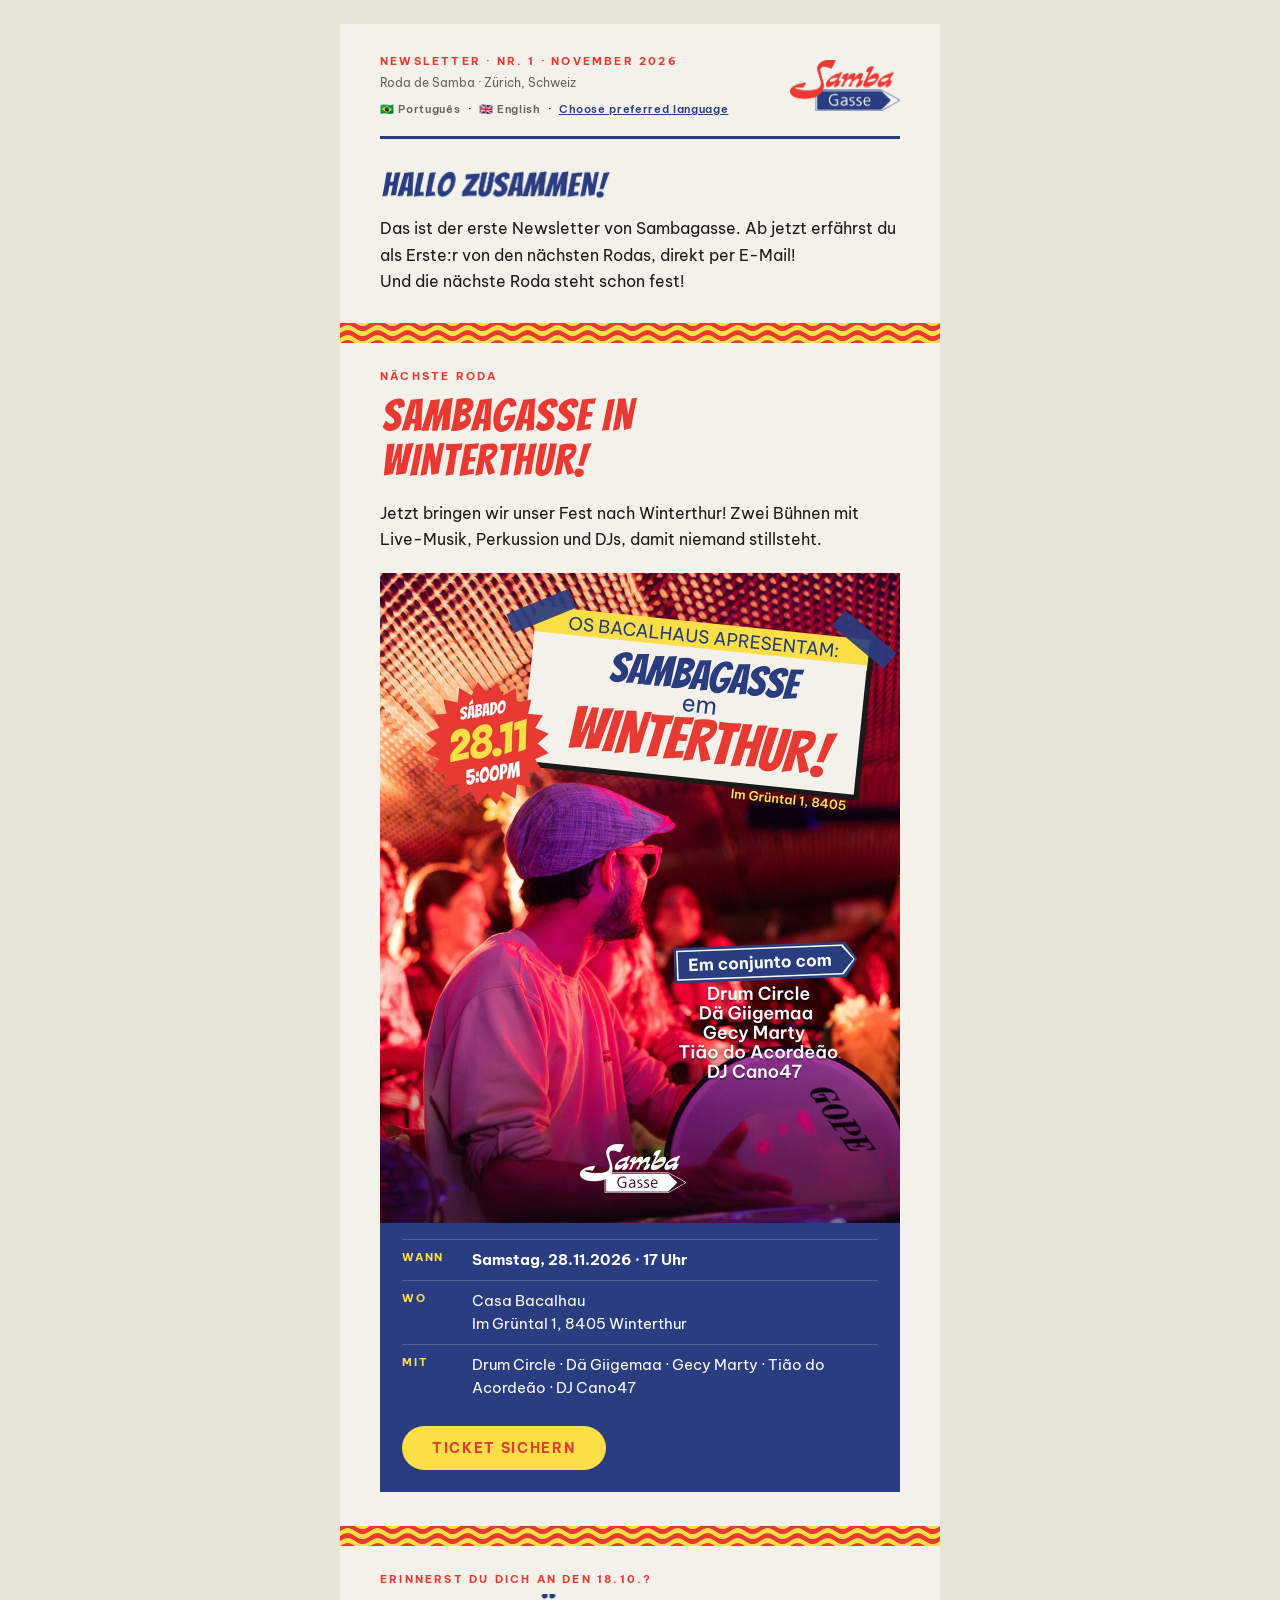
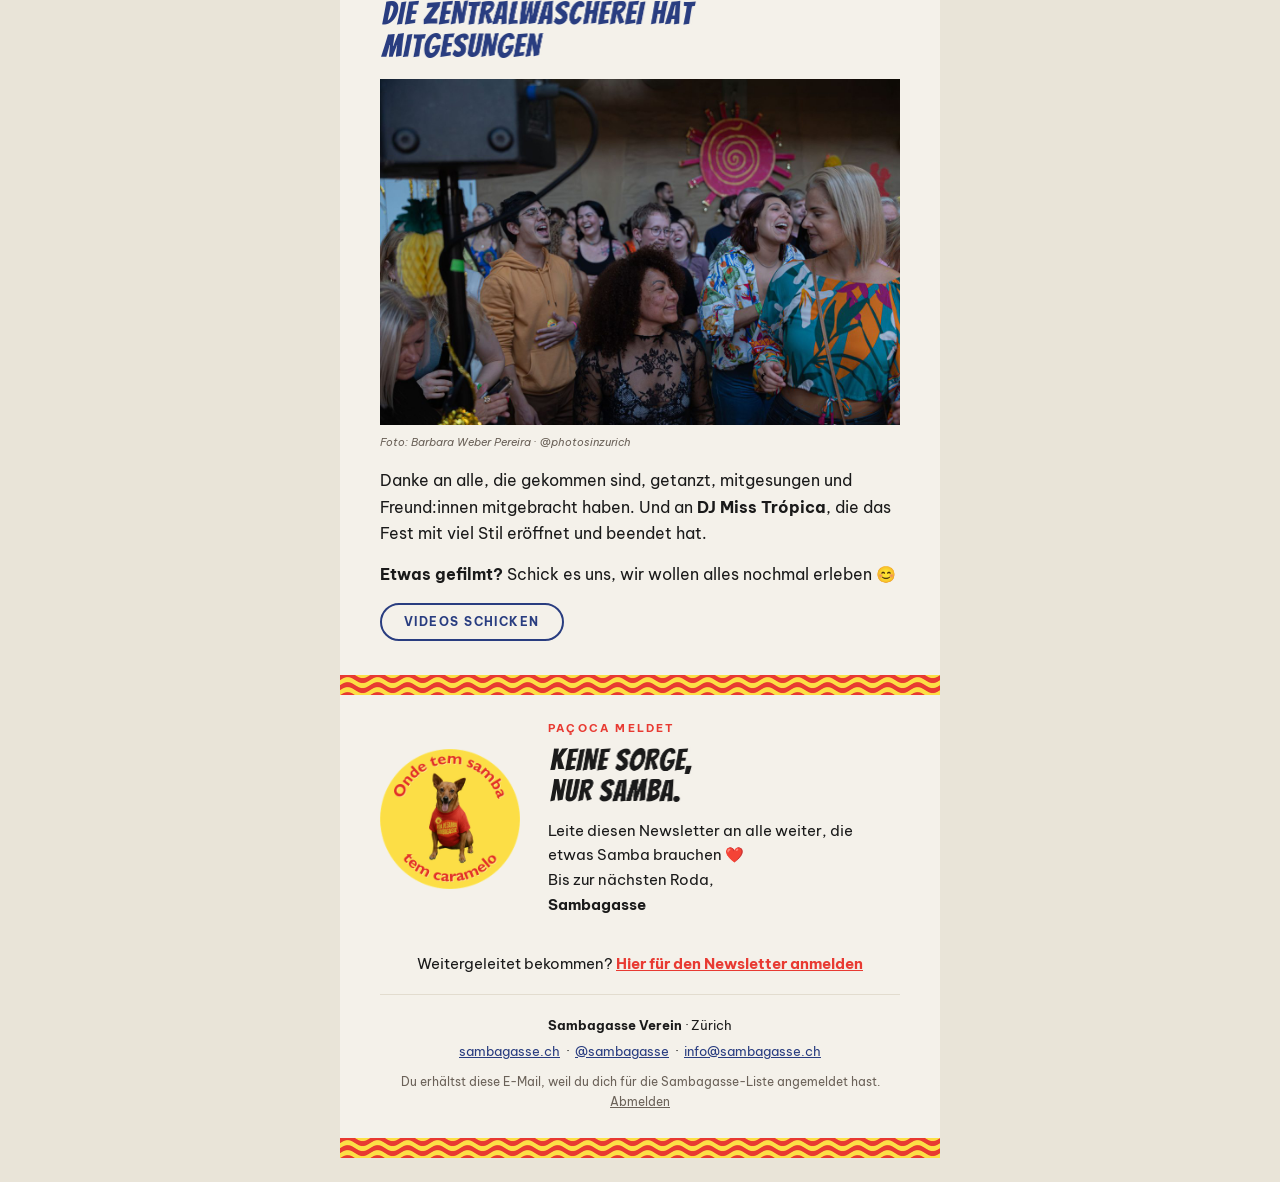
==== commit 4a22ecd6: "Link de idioma preferido em inglês em todas as versões Co-Authored-By: Claude Opus 5.5 <noreply@anth" ====
--- a/2026-11/de.html
+++ b/2026-11/de.html
@@ -25,7 +25,7 @@
 <table role="presentation" width="600" cellpadding="0" cellspacing="0" border="0" style="width:100%;max-width:600px;background:#F4F1EA">
 <tr><td class="px" style="padding:30px 40px 18px"><table role="presentation" width="100%" cellpadding="0" cellspacing="0" border="0"><tr>
       <td valign="middle"><p style="margin:0 0 6px;font:700 11px/1.4 'Be Vietnam Pro','Helvetica Neue',Helvetica,Arial,sans-serif;letter-spacing:.2em;text-transform:uppercase;color:#E83A32">Newsletter · Nr. 1 · November 2026</p><p style="margin:0;font:400 12px/1.4 'Be Vietnam Pro','Helvetica Neue',Helvetica,Arial,sans-serif;color:#6b6259">Roda de Samba · Zürich, Schweiz</p>
-        <p style="margin:10px 0 0;font:600 11px/1.4 'Be Vietnam Pro','Helvetica Neue',Helvetica,Arial,sans-serif;letter-spacing:.06em"><a href="https://sambagassezh.github.io/sambagasse-newsletter/2026-11/pt.html" style="color:#6b6259;text-decoration:none">🇧🇷 Português</a> &nbsp;·&nbsp; <a href="https://sambagassezh.github.io/sambagasse-newsletter/2026-11/en.html" style="color:#6b6259;text-decoration:none">🇬🇧 English</a> &nbsp;·&nbsp; <a href="https://sambagassezh.github.io/sambagasse-newsletter/idioma.html?l=de" style="color:#293D80;white-space:nowrap">Bevorzugte Sprache wählen</a></p></td>
+        <p style="margin:10px 0 0;font:600 11px/1.4 'Be Vietnam Pro','Helvetica Neue',Helvetica,Arial,sans-serif;letter-spacing:.06em"><a href="https://sambagassezh.github.io/sambagasse-newsletter/2026-11/pt.html" style="color:#6b6259;text-decoration:none">🇧🇷 Português</a> &nbsp;·&nbsp; <a href="https://sambagassezh.github.io/sambagasse-newsletter/2026-11/en.html" style="color:#6b6259;text-decoration:none">🇬🇧 English</a> &nbsp;·&nbsp; <a href="https://sambagassezh.github.io/sambagasse-newsletter/idioma.html?l=de" style="color:#293D80;white-space:nowrap">Choose preferred language</a></p></td>
       <td class="lg" width="110" align="right" valign="middle"><img src="https://sambagassezh.github.io/sambagasse-newsletter/img/2026-11/logo.png" alt="Sambagasse" width="110" height="51" style="display:block;width:110px;height:51px;border:0"></td>
     </tr></table></td></tr>
 <tr><td class="px" style="padding:0 40px"><div style="border-top:3px solid #293D80;font-size:0;line-height:0">&nbsp;</div></td></tr>
